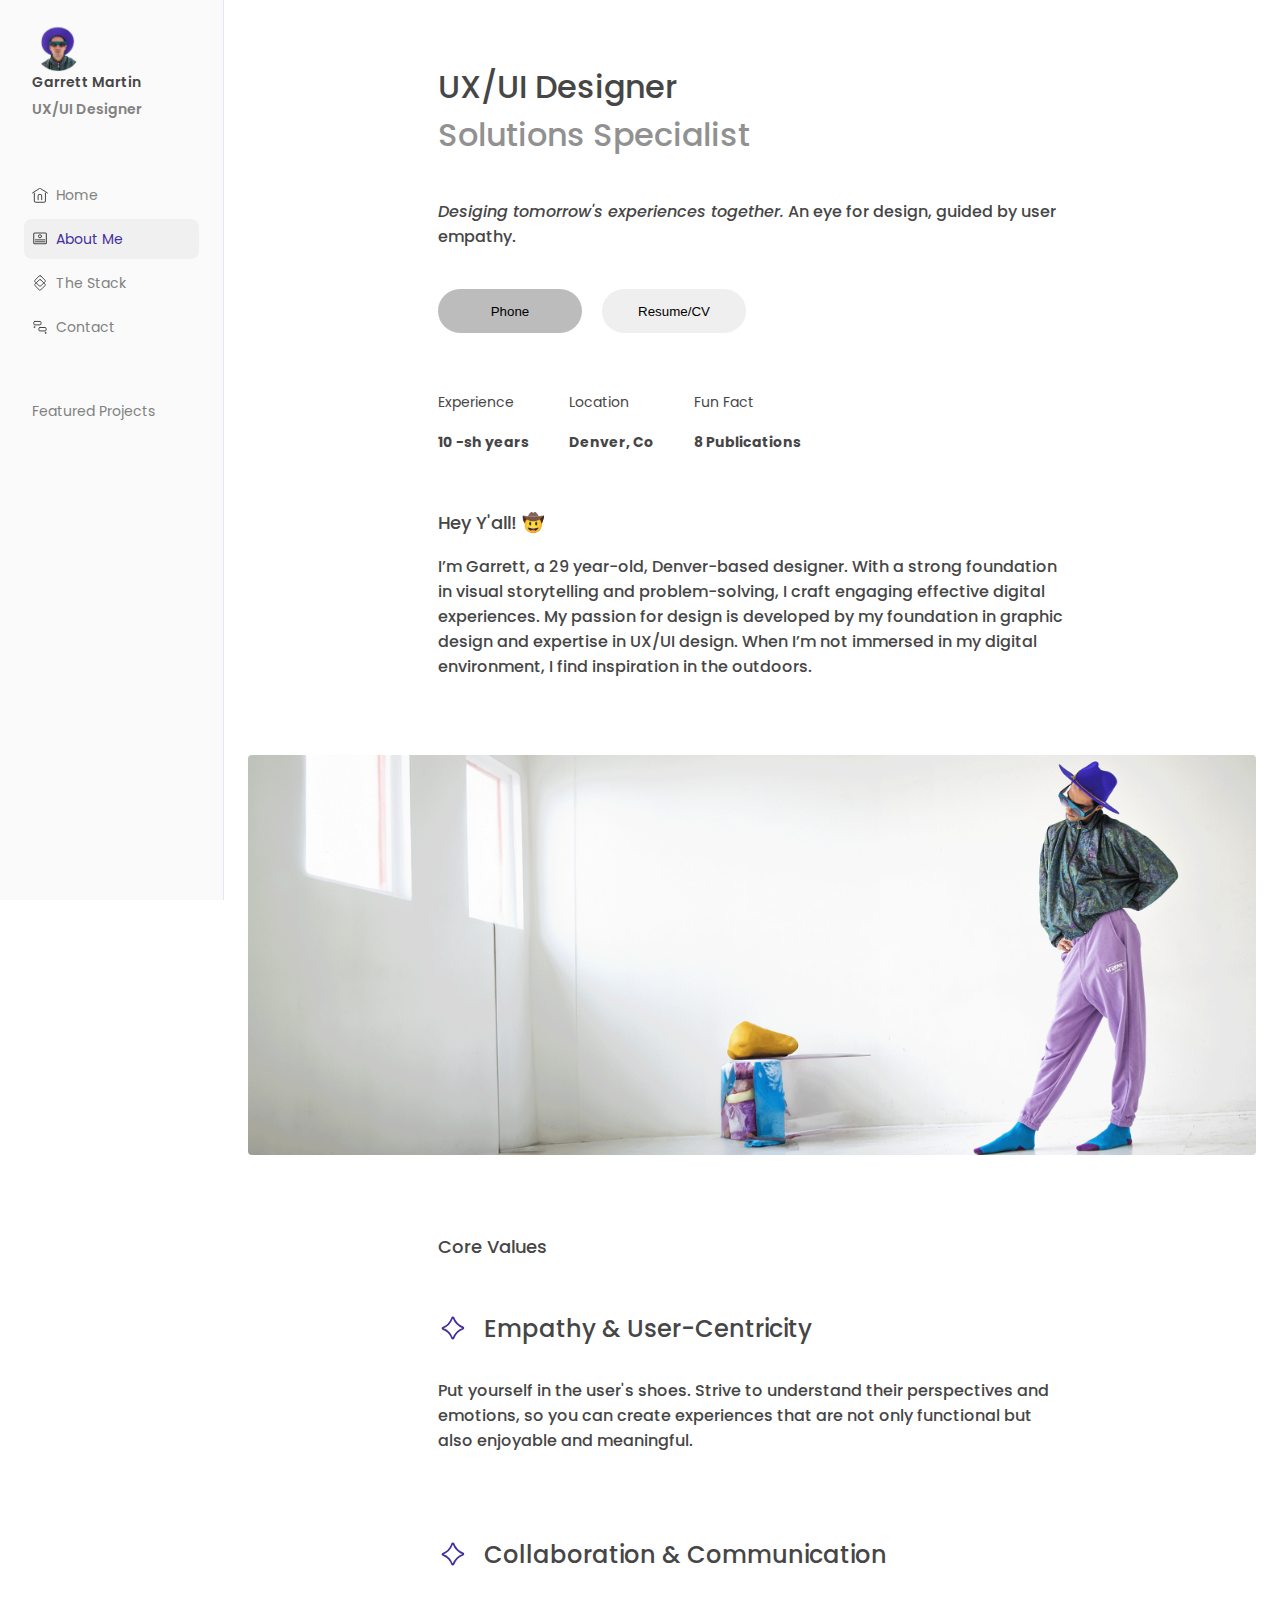
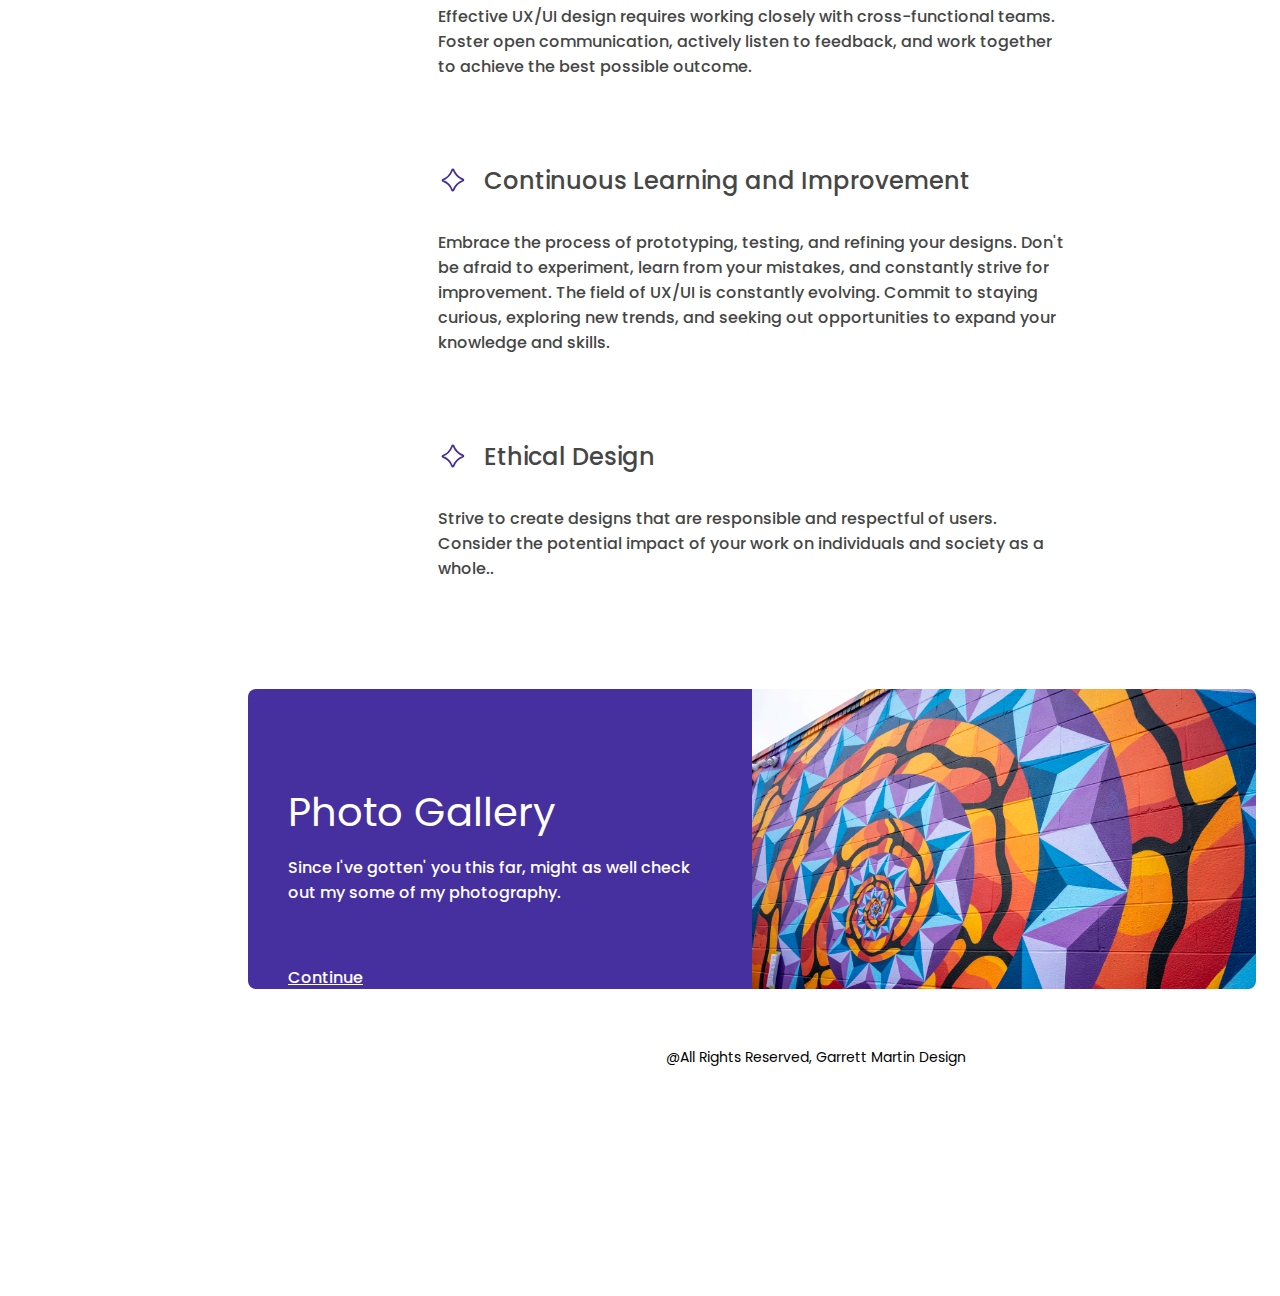
==== about.html @ c3cd4b90 "Before I put together this photo gallery" ====
<!DOCTYPE html>
<html lang="en">
<head>
<meta name="author" content="Garrett Martin">    
<meta charset="UTF-8">
<meta name="viewport" content="width=device-width, initial-scale=1">
<link rel="stylesheet" href="css/stylesheet.css">
<link rel="preconnect" href="https://fonts.googleapis.com">
<link rel="preconnect" href="https://fonts.gstatic.com" crossorigin>
<link href="https://fonts.googleapis.com/css2?family=Montserrat:ital,wght@0,100..900;1,100..900&family=Poppins:ital,wght@0,100;0,200;0,300;0,400;0,500;0,600;0,700;0,800;0,900;1,100;1,200;1,300;1,400;1,500;1,600;1,700;1,800;1,900&display=swap" rel="stylesheet">
<title>Garrett Martin Design | Home</title>
<style>
    
</style>
</head>
<body>
<!--Side Navigation------------------------------------------------------------------->
<div class="flex-container">
    <nav class="sidenav" id="sideNavHome">
        <button id="menuToggle" class="menu-button">Menu</button>

        <div class="logoImg">
            <div class="logo">
                <a href="index.html"><img src="img/headshot/simiportrait.png" alt="GMD Logo" width="52px" max-width="80px"></a>
            </div>
            <div class="navTitle">
                <h3>Garrett Martin</h3>
                <h4>UX/UI Designer</h4>
            </div>
        </div>
        <div class="navLinks">
            <div class="topLinks">
                <a href="index.html"><div><span><img src="img/SVG/SVG/homeIcon.svg"  width="16px" alt="home icon" class="icon"></span><h4>Home</h4></div></a>
                <div id="currentPage"><span><img src="img/SVG/SVG/aboutIcon.svg" width="16px" alt="about icon" class="icon"></span><h4>About Me</h4></div>
                <a href="stack.html"><div><span><img src="img/SVG/SVG/stackIcon.svg" width="16px" alt="stack icon" class="icon"></span><h4>The Stack</h4></div></a>
                <div><span><img src="img/SVG/SVG/contactIcon.svg" width="16px" alt="contact icon" class="icon"></span><h4>Contact</h4></div>
            </div>
        
            <div class="featuredMenu">   
                <button class="navAccordion"><h4>Featured Projects</h4></button>
                <div class="navPanel">
                <ul class="navPanel-contents">
                    <li><a href="/sierrasrace.html">Sierra's Race</a></li> 
                    <li><a href="/usda.html">USDA</a></li>
                    <li><a href="/theSoundRoom.html">The Sound Room</a></li>
                </ul>
                </div>    
            </div>
            
        </div>
        <!-------------Social Media------------------Hidden------------
        <div class="socialMedia">
            <a href="x"><img src="/img/logo/logos/after effects logo.png" alt="image"></a>
            <a href="x"><img src="/img/logo/logos/after effects logo.png" alt="image"></a>
            <a href="x"><img src="/img/logo/logos/after effects logo.png" alt="image"></a>
        </div>
        ------->
        
    </nav>    
<!--Page Content----------------------------------------------------------------->
    <main >
        <section class="header">
            <div class="titleHome">
                <h1>UX/UI Designer <br>
                    <em class="subHeaderColor"> Solutions Specialist</em>
                </h1>
            </div>
             
            <div class="headerDescription">
                <p><em>Desiging tomorrow's experiences together.</em> An eye for design, guided by user empathy.</p>
            </div>     
            <div class="headerButtons">
                <div class="callButton">
                    <a href="tel:+13039092779"><button>
                        <p>Phone</p>
                    </button></a>
                </div>
                <div class="emailButton" >
                    <a href="pdf/Garrett Martin UX:UI Resume .pdf" download><button >
                        <p>Resume/CV</p>
                    </button></a>
                </div>
            </div>    
        </section>
        <section class="micorMe">
            <div id="item1">
                <h4>Experience</h3>
                <h4><b>10 -sh years</b></h4>    
            </div>
            <div id="item2">
                <h4>Location</h3>
                <h4><b>Denver, Co</b></h4>   
            </div>
            <div id="item3">
                <h4>Fun Fact</h3>
                <h4><b>8 Publications</b></h4>   
            </div>
        </section>
        <section class="aboutme">
            <div class="aboutme-header"><h3>Hey Y'all! 🤠</h3></div>
            <div class="aboutme-copy">
                <p>I’m Garrett, a 29 year-old, Denver-based designer. With a strong foundation in visual storytelling and problem-solving, I craft engaging effective digital experiences. My passion for design is developed by my foundation in graphic design and expertise in UX/UI design.  When I’m not immersed in my digital environment, I find inspiration in the outdoors.</p>
            </div>
        </section>   
        <div class="featureProject">
            <img src="img/headshot/sassInARoom.png" alt="feature project" >
        </div>
        <!-- Why Me -----Hidden---------------------------------
        <section class="whyMe">
            <div id="whyMe">
                <div>
                    <h3>Why Me?</h3>
                </div>
                <div>
                    <p>I thrive in a team forward environment and adaptable,</p>
                    <p>Strong interpersonal communication skills. 
                    <p>Eager to learn and grow,</p>
                    <p>User-centric design thinking. </p>
                </div>
            </div>
        </section>
        ------------>
        <section class="values">
            <div id="values" >
                <div id="coreHeader">
                    <h3>Core Values</h3>
                </div>
                <div class="valueTitle">
                    <h4></h4>
                </div>
                <div class="valueRow">
                    <div class="valueNumber">
                        <h2></h2>
                    </div>
                    <div class="valueHeader">
                        <span><img src="img/icons/SVG/starBurstIcon.svg" width="30px" alt="star burst icon"></span><h3>Empathy & User-Centricity</h3>
                    </div>
                    <div class="valueInfo">
                        <p>Put yourself in the user's shoes. Strive to understand their perspectives and emotions, so you can create experiences that are not only functional but also enjoyable and meaningful. </p>
                    </div>
                </div> 
                <div class="valueRow">
                    <div class="valueNumber">
                        <h2></h2>
                    </div>
                    <div class="valueHeader">
                        <span><img src="img/icons/SVG/starBurstIcon.svg" width="30px" alt="star burst icon"></span><h3>Collaboration & Communication</h3>
                    </div>
                    <div class="valueInfo">
                        <p>Effective UX/UI design requires working closely with cross-functional teams. Foster open communication, actively listen to feedback, and work together to achieve the best possible outcome.
                        </p>
                    </div>
                </div>   
                <div class="valueRow">
                    <div class="valueNumber">
                        <h2></h2>
                    </div>
                    <div class="valueHeader">
                        <span><img src="img/icons/SVG/starBurstIcon.svg" width="30px" alt="star burst icon"></span> <h3>Continuous Learning and Improvement</h3>
                    </div>
                    <div class="valueInfo">
                        <p>Embrace the process of prototyping, testing, and refining your designs. Don't be afraid to experiment, learn from your mistakes, and constantly strive for improvement. The field of UX/UI is constantly evolving. Commit to staying curious, exploring new trends, and seeking out opportunities to expand your knowledge and skills.</p>
                    </div>
                </div>   
                <div class="valueRow">
                    <div class="valueNumber">
                        <h2></h2>
                    </div>
                    <div class="valueHeader">
                        <span><img src="img/icons/SVG/starBurstIcon.svg" width="30px" alt="star burst icon"></span><h3>Ethical Design</h3>
                    </div>
                    <div class="valueInfo">
                        <p>Strive to create designs that are responsible and respectful of users. Consider the potential impact of your work on individuals and society as a whole..</p>
                    </div>
                </div> 
            </div>                    
        </section>
        <!--
        <div class="gallery"></div>
        -->
        <div id="aboutConclusion">
            <div class="contact">
                <div id="contactOverlay"><h4>Photo Gallery</h4><p>Since I've gotten' you this far, 
                    might as well check out my some of my photography.</p></div>
                   <a href="x"><p class="continue">Continue</p></a>
            </div>
            
            <div class="photoGallery"><img src="img/photography/background-2.jpg" alt="swirlly background for photography button">
                <div id="photoOverlay"></div>
            </div>
            
        </div>
    </main>

</div>
<footer>
    <div class="footInfo">
        <div><p>@All Rights Reserved, Garrett Martin Design</p></div>
    </div>
</footer>
<!--Script------------------------------------------------------------------------------------>    

<script src="https://code.jquery.com/jquery-3.7.0.min.js"></script>
<script src="js/script.js"></script>


</body>
</html>
---- css/stylesheet.css ----
/*----------------------------------------Main Fonts & Color----------------------------------------------
  Color & Type
    h1= Major
    h2= Poppins Bold
    p1= Poppins reg

    dark purple = #452f9f
    sky blue = #4bbbf2
    just peach = #d9582e
    designer yellow = #f2cf33

    linear-gradient(to top, #452f9f, #d9582e, #f2cf33)

.poppins-thin {
    font-family: "Poppins", sans-serif;
    font-weight: 100;
    font-style: normal;
  }
  
  .poppins-extralight {
    font-family: "Poppins", sans-serif;
    font-weight: 200;
    font-style: normal;
  }
  
  .poppins-light {
    font-family: "Poppins", sans-serif;
    font-weight: 300;
    font-style: normal;
  }
  
  .poppins-regular {
    font-family: "Poppins", sans-serif;
    font-weight: 400;
    font-style: normal;
  }
  
  .poppins-medium {
    font-family: "Poppins", sans-serif;
    font-weight: 500;
    font-style: normal;
  }
  
  .poppins-semibold {
    font-family: "Poppins", sans-serif;
    font-weight: 600;
    font-style: normal;
  }
  
  .poppins-bold {
    font-family: "Poppins", sans-serif;
    font-weight: 700;
    font-style: normal;
  }
  
  .poppins-extrabold {
    font-family: "Poppins", sans-serif;
    font-weight: 800;
    font-style: normal;
  }
  
  .poppins-black {
    font-family: "Poppins", sans-serif;
    font-weight: 900;
    font-style: normal;
  }
  
  .poppins-thin-italic {
    font-family: "Poppins", sans-serif;
    font-weight: 100;
    font-style: italic;
  }
  
  .poppins-extralight-italic {
    font-family: "Poppins", sans-serif;
    font-weight: 200;
    font-style: italic;
  }
  
  .poppins-light-italic {
    font-family: "Poppins", sans-serif;
    font-weight: 300;
    font-style: italic;
  }
  
  .poppins-regular-italic {
    font-family: "Poppins", sans-serif;
    font-weight: 400;
    font-style: italic;
  }
  
  .poppins-medium-italic {
    font-family: "Poppins", sans-serif;
    font-weight: 500;
    font-style: italic;
  }
  
  .poppins-semibold-italic {
    font-family: "Poppins", sans-serif;
    font-weight: 600;
    font-style: italic;
  }
  
  .poppins-bold-italic {
    font-family: "Poppins", sans-serif;
    font-weight: 700;
    font-style: italic;
  }
  
  .poppins-extrabold-italic {
    font-family: "Poppins", sans-serif;
    font-weight: 800;
    font-style: italic;
  }
  
  .poppins-black-italic {
    font-family: "Poppins", sans-serif;
    font-weight: 900;
    font-style: italic;
  }
*/

/*----------------------------------------USDA Fonts & Color--------------
.abril-fatface-regular {
  font-family: "Abril Fatface", serif;
  font-weight: 400;
  font-style: normal;
}

.khula-light {
  font-family: "Khula", sans-serif;
  font-weight: 300;
  font-style: normal;
}

.khula-regular {
  font-family: "Khula", sans-serif;
  font-weight: 400;
  font-style: normal;
}

.khula-semibold {
  font-family: "Khula", sans-serif;
  font-weight: 600;
  font-style: normal;
}

.khula-bold {
  font-family: "Khula", sans-serif;
  font-weight: 700;
  font-style: normal;
}

.khula-extrabold {
  font-family: "Khula", sans-serif;
  font-weight: 800;
  font-style: normal;
}


------------------*/
* {
  box-sizing: border-box;
}


/*----------------------------------------Body----------------------------------------------*/ 
.flex-container {
  display: flex;
  font-family: "Poppins", sans-serif;
  font-weight: 500;
  font-style: normal;
  color: #464646;
  font-size: 1em;
  text-align: left;
}

.icon {
  width: 16px;
  height: auto;
}

.menu-button {
  display: none; 
  background-color: #452f9f; 
  color: white;
  padding: 10px 15px;
  border: none;
  border-radius: 4px;
  cursor: pointer;
  position: fixed; 
  top: 20px; 
  right: 20px;
  z-index: 2; 
}

a {
  text-decoration: none;
}


body {
  font-family: "Poppins";
  padding: 0;
  margin: 0;
}

.titleChange {
    display: inline-block; 
}

h2 {
  font-family: "Poppins", sans-serif;
  font-weight: 700;
  font-style: normal;
  color: white;
  font-size: 2em;
  text-align: left;

}

h3 {
  font-family: "Poppins", sans-serif;
  font-weight: 500;
  font-style: normal;
  color: #464646;
  font-size: 18px;
  text-align: left;
}


h4 {
  font-family: "Poppins", sans-serif;
  font-weight: 400;
  font-style: normal;
  color: #464646;
  font-size: 14px;
  text-align: left;
}


.logoImg {
  width: 100%;
  margin-left: 32px;
  margin-top: 24px;
}

.topLinks, .logoImg {
  padding-bottom: 20px;
  
}

.topLinks span {
  margin-right: 8px;
}


.featuredMenu {
  padding-top: 20px;
}

.logo {
  max-width: 68px;
  height: 40px;
  }

.portrait img{
  width: 80px;
}

.navTitle {
  line-height: 8px;
}
.navTitle h3 {
  font-family: "Poppins", sans-serif;
  font-weight: 600;
  font-style: normal;
  color: #464646;
  font-size: 14px;
  text-align: left;
}
.navTitle h4 {
  font-family: "Poppins", sans-serif;
  font-weight: 600;
  font-style: normal;
  color: #464646;
  font-size: 14px;
  text-align: left;
}

/*--The Stack----------------------------------------------------------*/
#skills-container {
  margin-bottom: 20px;
}

.grid-container  {
  width: 628px;
  height: auto;
  display: grid;
  grid-template-columns: 40% 40%;
  grid-template-rows: 1fr;
  grid-auto-rows: auto;
  margin: 0px auto;
  justify-content: space-between;
  
}

.stack-grid-1 {
  width: 628px;
  height: auto;
  display: grid;
  grid-template-columns: 40% 40%;
  grid-template-rows: 1fr;
  grid-auto-rows: auto;
  margin: 0px auto;
  justify-content: space-between;
  
}

.stack-grid-2 {
  width: 628px;
  height: auto;
  display: grid;
  grid-template-columns: 40% 40%;
  grid-template-rows: 1fr;
  grid-auto-rows: auto;
  margin: 0px auto;
  justify-content: space-between;
  
}

.stack-grid-3 {
  width: 628px;
  height: auto;
  display: grid;
  grid-template-columns: 40% 40%;
  grid-template-rows: 1fr;
  grid-auto-rows: auto;
  margin: 0px auto;
  justify-content: space-between;
  
}


.skillTile, .stackTile {
  display: flex;
  flex-direction: column;
  
}

.grid-container, .stack-grid div {
text-align: left;
}

#skillsHeader, .stackHeader {
  
  width: 628px;
  margin: 0px auto;
  margin-bottom: 40px;

}

.stackHeader h2 {
  color: #464646;
  font-size: 24px;
}

.micorMe {
  width: 628px;
  margin: 0px auto;
  display: flex;
  flex-direction: row;
  gap: 40px;
}

.aboutme {
  width: 628px;
  margin: 20px auto ;

}

.values {
  width: 628px;
  margin: 0px auto;
}

.valueRow h2 {
  color: #464646;
}

#methodologies {
  margin-bottom: 40px;
}

.methos {
  width: 100%;
  background-image: linear-gradient(to bottom, #462f9f, #d9592e);
  padding: 60px 0px 48px 0px;
  border-radius: 16px;
}

.methosRow {
  margin-bottom: 80px;
}

.methosDiv {
  width: 628px;
  margin: 0px auto;
  color: white;
}

.methosHeader {
  margin-top: -8px;
  display: flex;
  align-items: center;
  gap: 16px;
}

.methosHeader img {
  padding-top: 6px;
}

.methosInfo {
  margin-top: -16px;
}

.methosRow h2 {
  color: white;
  font-size: 1em;
  
}

.methosRow h3 {
  color: white;
  font-size: 1.2em;
}

#skillsHeader h3 {
  color: white;
}


.toolItem {
  margin-bottom: 80px;
  padding: 16px 24px 16px 0px;
}

.toolItems img{
  width: 100%;
  
}


.toolHeader {
  margin-top: 24px;
  margin-bottom: -16px;
}

.titleHeader {
  height: 150px;
  width: 100%;
  background-color: white;
  overflow-x: hidden; 
}



.titleHeader h2 {
  color: #452f9f;
}
/*About me -----------------------------*/

.values {
  width: 100%;
  padding: 60px 0px 48px 0px;
  margin: -80px auto 0px auto;
}

#values {
  width: 628px;
  margin: auto;
 
}

.valueHeader {
  display: flex;
  align-items: center;
  gap: 16px;
}

.valueHeader img {
  padding-top: 6px;
}


.valueHeader h3 {
  font-size: 1.5em;
}

.valueInfo {
  margin-top: -8px;
  margin-bottom: 60px;
}


/*Photo gallery ----------------*/

.gallery {
  display: grid;
  grid-template-columns: repeat(auto-fit, minmax(250px, 1fr));
  grid-gap: 20px;
  padding: 20px;
}

.gallery img {
  width: 100%;
  height: auto;
  object-fit: cover; 
  border-radius: 5px;
  box-shadow: 0 2px 5px rgba(0, 0, 0, 0.1);
}

#aboutConclusion {
  width: 100%;
  
  display: grid;
  grid-template-columns: 1fr 1fr;
  margin: 0px auto;
  
  
}

#aboutConclusion div {
  width: 100%;
  height: 300px;
  background-position: center;
}

.photoGallery img {
  height: 100%;
  width: 100%;
  border-radius: 0px 8px 8px 0px;
}

.contact img {
  height: 100%;
  width: 100%;
  
}

#contactOverlay {
  background-color: #462f9f;
  padding: 40px;
  border-radius: 8px 0px 0px 8px;
}

#aboutConclusion h4 {
  color: white;
  font-size: 40px;
  
}

#aboutConclusion p {
  margin-top: -40px;
  color: white;
}

.continue {
  text-decoration: underline;
  padding: 16px 0px 24px 40px;
}
/*----------------------------------------Side Bar----------------------------------------------*/

#currentPage {
  background-color: #f0f0f0;

}

#currentPage h4 {
  color: #452f9f;
}
.navAccordion {
  background-color: transparent;
  cursor: pointer;
  width: 100%;
  text-align: left;
  border: none;
  outline: none;
  transition: 0.4s;
  border-radius: 8px;
  height: 40px;
  padding: 8px;
  display: flex;
  align-items: center;
  }

.topLinks div {
  border-radius: 8px;
  height: 40px;
  padding: 8px;
  display: flex;
  margin: 4px 0px;
  align-items: center;
  }  

  .topLinks img {
    padding-top: 6px;
  }

.topLinks div:hover {
  background-color: #f0f0f0;
  }

.navLinks {
  margin: 24px;
  }



.active, .navAccordion:hover {
  color: #452f9f;
  background-color: #f0f0f0;  
  }
    
    
.navPanel {
  width: 100%;
  display: none;
  overflow: hidden;
  transition: max-height 0.2s ease-out;
  box-shadow: 10px 10px insert;
  border-bottom: 0.3px solid rgba(70, 47, 159, 0.119);
  background-color: #ebebeb;
  }

.navPanel-contents li:hover {
  color: #452f9f;
  background-color: #f0f0f0;  
  }  

.navAccordion:after {
  content: none;
  }
    
.active, .navAccordion:hover {
  color: #452f9f;
  }
    
.navPanel li {
  text-decoration: none;
  list-style: none;
  font-size: 14px;
  border-radius: 8px;
  height: 40px;
  padding: 8px;
  display: flex;
  align-items: center;
  margin-left: -36px;  
  }
    
.navPanel {
  background-color: #fafafa;
  border-bottom: 0.3px solid rgba(70, 47, 159, 0.119);
  box-shadow: #464646; 
  width: 100%;
  }
    
.navPanel a {
  color: #464646;
   
  }

.navPanel-contents a:hover {
  color: #452f9f;
  }


nav {
  background-color: #fafafa;
  height: 100%;
  width: 224px;
  overflow-x: hidden;
  position: fixed;
  top: 0;
  left: 0;
  z-index: 1;
  border-right: solid 1px rgb(69, 47, 159, 0.1);
  
  }



.sidenav h4{
  color: #818181;
  text-align: left;
  }

.topLinks h4:hover{
  color: #452f9f;
  }



.socialMedia {
  width: 100%;
  display: flex;
  padding: 0px 6px;
  justify-content: space-between;
  bottom: 0;
  left: 0;
  }

.socialMedia img {
  width: 60px;
  padding: 16px;
  
  }

.sidenav a:hover {
  color: #452f9f;
}


/*---------Homepage -------------------------------------------------------*/

main {
  flex-grow: 1; 
  height: 100%;
  margin-left: 224px;
  display: flex;
  flex-direction: column; 
  justify-content: center; 
  padding: 24px;
  background-color: white;
}

.header {
  margin: auto;
  margin-top: 18px;
}

.header div {
  margin-bottom: 40px;
}

.header h1 {
  font-family: "Poppins", sans-serif;
  color: #464646;
  font-weight: 500;
  font-style: normal;
  font-size: 32px;
  
}

.subHeaderColor {
  color: #919191;
  font-style: normal;
}

.headerDescription {
  width: 628px;
}

.headerButtons div {
  display: inline;
  margin-right: 16px;
  
}

.hederButtons button {
  display: flex; 
  justify-content: center;
  align-items: center;
  
}

button {
  border-style: none;
  border-radius: 50px;
  width: 144px;
  height: 44px;
}

.callButton button {
  background-color: #bcbcbc;
}

button:hover {
  background-color: #452f9f;
  color: white;
}

.featureProject, .featurePortrait {
  margin-bottom: 80px;
}

.featureProject, .featurePortrait {
  margin-top: 40px;
}

.featureProject {
  width: 100%;
  height: 400px;
  overflow: hidden;
  position: relative;
  border-radius: 4px;
  
}

.featurePortrait {
  width: 100%;
  height: 200px;
  margin: 0 auto;
  height: auto;
}

.featurePortrait img {
  width: 100%;
  object-fit: cover;
}

.featureProject img {
  width: 100%;
  height: 100%;
  object-fit: cover;
  
}

.overLay {
  position: absolute;
  top: 0;
  left: 0;
  width: 100%;
  height: 100%;
  background-color: #46464686;
  
}

.overLay div {
  width: 628px;
  margin: 100px auto;
}

.overLay p {
  color: white;
}

.whyMe {
  width: 628px;
  margin: auto;
}

.services-container, .tesimonial-container {
  width: 628px;
  margin: auto;
}

.services {
  width: 100%;
  display: grid;
  grid-template-columns: repeat(2, 1fr); 
  gap: 8px; 
}


.tile {
  background-color: #f0f0f0; 
  width: 350px;
  height: 200px;
  padding: 16px;
  text-align: left;
  border: 1px solid #ddd;
  border-radius: 4px;
}

.whyMe {
  margin-bottom: 40px;
}

.services-container, .tesimonial-container {
  margin-bottom: 40px;
  position: relative;
  
}


.tile div {
  width: 100%;
  height: auto;
  display: flex;
  
  
}

.tileHeader {
  border-bottom: 0.5px #46464621 solid;
  border-width: 90%;
}

.tileSubheader {
  margin-top: -10px;
}

.tile-info {
  margin-top: -10px;
}

.tile-info p {
  font-size: 14px;
}

/*Footer ------------------------------------*/

footer {
  width: 70%;
  height: 60px;
  float: right;
  margin-top: 20px;
  margin-left: 224px;
  margin-right: 16px;

}

.footInfo {
  width: 100%;
  display: flex;
  justify-content: center;
  padding: 0 24px;
}

.footInfo p {
  font-size: 14px;
}


/*----------------------------------------Media Queries----------------------------------------------*/

/*Tablet*/
@media (max-width: 1023px) {

  main, .headerDescription, .whyMe, .services-container, .tesimonial-container {
    width: 100%; 
    margin-left: 0; 
    margin-top: 40px; /* Apply margin-top to all these elements */
  }

  .icon {
    width: 16px; 
  }

  nav {
    background-color: #fafafa;
    height: 80px;
    width: 100%;
    overflow-x: hidden;
    position: fixed;
    top: 0;
    left: 0;
    z-index: 2;
    border-bottom: solid 1px rgba(69, 47, 159, 0.1);
  }

  .menu-button {
    display: inline;
    background-color: #452f9f; 
    color: white;
    padding: 10px 15px;
    border: none;
    border-radius: 4px;
    cursor: pointer;
    position: fixed; 
    top: 20px; 
    right: 20px;
    z-index: 1; 
  }

  .header {
    width: 100%;
  }

  .header h1 {
    font-size: 24px; 
  }

  .logoImg {
    width: 100%;
    height: 100%;
    margin-left: 16px;
    margin-top: 0;
    display: flex;
    flex-direction: row; 
    align-items: center;  
  }

  .topLinks, .logoImg{
    padding-bottom: 0; 
  }
  
  .topLinks span {
    margin-right: 8px;
  }
    
  .featuredMenu {
    padding-top: 20px;
  }
  
  .logo {
    display: inline-block;
    width: 30%;
    margin-right: 24px;
  }
  
  .portrait img{
    width: 80px;
  }
  
  .navTitle {
    line-height: 4px;
    width: 70%;
    display: inline-block; 
  }

  .navTitle h3, .navTitle h4 {
    font-family: "Poppins", sans-serif;
    font-weight: 600;
    font-style: normal;
    color: #464646;
    font-size: 14px;
    text-align: left;
  } 
  
  .navLinks {
    display: none;
  }

  .skillTile {
    display: flex;
    flex-direction: column;
  }
  
  .skillTile div {
    display: flex;
    text-align: left;
  }
  
  #skillsHeader {
    margin: 0px auto;
    margin-bottom: 40px; 
  }
}
/*Mobile*/
@media (max-width: 767px) { 
  #menuToggle {
    display: block;
  }

  main {
    margin-left: 0;
    margin-top: 40px;
  }

  nav {
    background-color: #fafafa;
    height: 80px;
    width: 100%;
    overflow-x: hidden;
    position: fixed;
    top: 0;
    left: 0;
    z-index: 2;
    border-bottom: solid 1px rgb(69, 47, 159, 0.1);
  }

  .menu-button {
    display: inline;
    background-color: #452f9f;
    color: white;
    padding: 10px 15px;
    border: none;
    border-radius: 4px;
    cursor: pointer;
    position: fixed; 
    top: 20px; 
    right: 20px;
    z-index: 1; 
  }

  #whyMe div {
    width: 100%;
  }

  .logoImg {
    width: 100%;
    height: 100%;
    margin-left: 16px;
    margin-top: 0;
    display: flex;
    flex-direction: row; 
    align-items: center;

    
  }
  .topLinks, .logoImg{
    padding-bottom: 0;
    
  }

  .topLinks span {
    margin-right: 8px;
  }


  .featuredMenu {
    padding-top: 20px;
  }

  .logo {
    display: inline-block;
    width: 30%;
    margin-right: 24px;
  }

  .portrait img{
    width: 80px;
  }

  .navTitle {
    line-height: 4px;
    width: 70%;
    display: inline-block;
    
  }
  .navTitle h3 {
    font-family: "Poppins", sans-serif;
    font-weight: 600;
    font-style: normal;
    color: #464646;
    font-size: 14px;
    text-align: left;
  }
  .navTitle h4 {
    font-family: "Poppins", sans-serif;
    font-weight: 600;
    font-style: normal;
    color: #464646;
    font-size: 14px;
    text-align: left;
  }

  .headerButtons {
    width: 100%;
    display: flex;
    justify-content: space-between;
  }
  
  .navLinks {
    display: none;
  }

  .headerDescription, .whyMe, .services-container, .tesimonial-container {
      width: 100%; 
  }
  
  .header h1 {
      font-size: 28px; 
  }
  main {
    width: 100%;
    margin-left: 0; 
    margin-top: 40px;
  }

  .icon {
    width: 16px;
  }

  nav {
    background-color: #fafafa;
    height: 80px;
    width: 100%;
    overflow-x: hidden;
    position: fixed;
    top: 0;
    left: 0;
    z-index: 2;
    border-bottom: solid 1px rgb(69, 47, 159, 0.1);
  }
  .menu-button {
    display: inline;
    background-color: #452f9f; 
    color: white;
    padding: 10px 15px;
    border: none;
    border-radius: 4px;
    cursor: pointer;
    position: fixed; 
    top: 20px; 
    right: 20px;
    z-index: 1; 
  }

  .header  {
    width: 100%;
  }

  .header h1 {
      font-size: 24px; 
  }

  .services {
      grid-template-columns: 1fr; 
  }

  .tile {
      width: 100%; 
  }

  .headerButtons {
    width: 100%;
  }

  .headerButtons button {
    justify-content: center;
    align-items: center;
  }

  button {
    border-style: none;
    border-radius: 50px;
    width: 144px;
    height: 44px;
  }

  .callButton button {
    background-color: #bcbcbc;
  }

  button:hover {
    background-color: #452f9f;
    color: white;
  }
  .grid-container {
    width: 80%;
    margin: 0px auto;
    display: grid;
    grid-template-rows: 1fr;
    grid-template-columns: 100%;

  }
  
  .stack-grid-1 {
    width: 100%;
    height: auto;
    display: grid;
    grid-template-columns: 40% 40%;
    grid-template-rows: 1fr;
    margin: 0px auto;
    justify-content: space-between;
    
  }
  
  .stack-grid-2 {
    width: 100%;
    height: auto;
    display: grid;
    grid-template-columns: 40% 40%;
    grid-template-rows: 1fr;
    grid-auto-rows: auto;
    margin: 0px auto;
    justify-content: space-between;
    
  }
  
  .stack-grid-3 {
    width: 100%;
    height: auto;
    display: grid;
    grid-template-columns: 40% 40%;
    grid-template-rows: 1fr;
    grid-auto-rows: auto;
    margin: 0px auto;
    justify-content: space-between;
    
  }

  .skillTile {
    display: flex;
    flex-direction: column;
    margin-left: -28px;
  }
  
  #skillsHeader {
    margin: 0px auto;
    margin-bottom: 40px;
  
  }
  #menuToggle {
    display: block;
  }

  #whyMe div {
    width: 100%;
  }

  .header h1 {
    font-size: 28px; 
  }

  .services {
    grid-template-columns: 1fr; 
  }

  .tile {
    width: 100%; 
  }

  .headerButtons {
    width: 100%;
    display: flex;
    justify-content: space-between;
  }

  button {
    border-style: none;
    border-radius: 50px;
    width: 144px;
    height: 44px;
  }

  .callButton button {
    background-color: #bcbcbc;
  }

  button:hover {
    background-color: #452f9f;
    color: white;
  }

  .grid-container {
    width: 80%;
    margin: 0px auto;
    display: grid;
    grid-template-rows: 1fr;
    grid-template-columns: 100%;
  }
  
  .stack-grid-1, .stack-grid-2, .stack-grid-3 {
    width: 100%;
    height: auto;
    display: grid;
    grid-template-columns: 40% 40%;
    grid-template-rows: 1fr;
    margin: 0px auto;
    justify-content: space-between;
  }

  .stack-grid-2, .stack-grid-3 {
    grid-auto-rows: auto; 
  }

  .skillTile {
    margin-left: -28px;
  } 
}
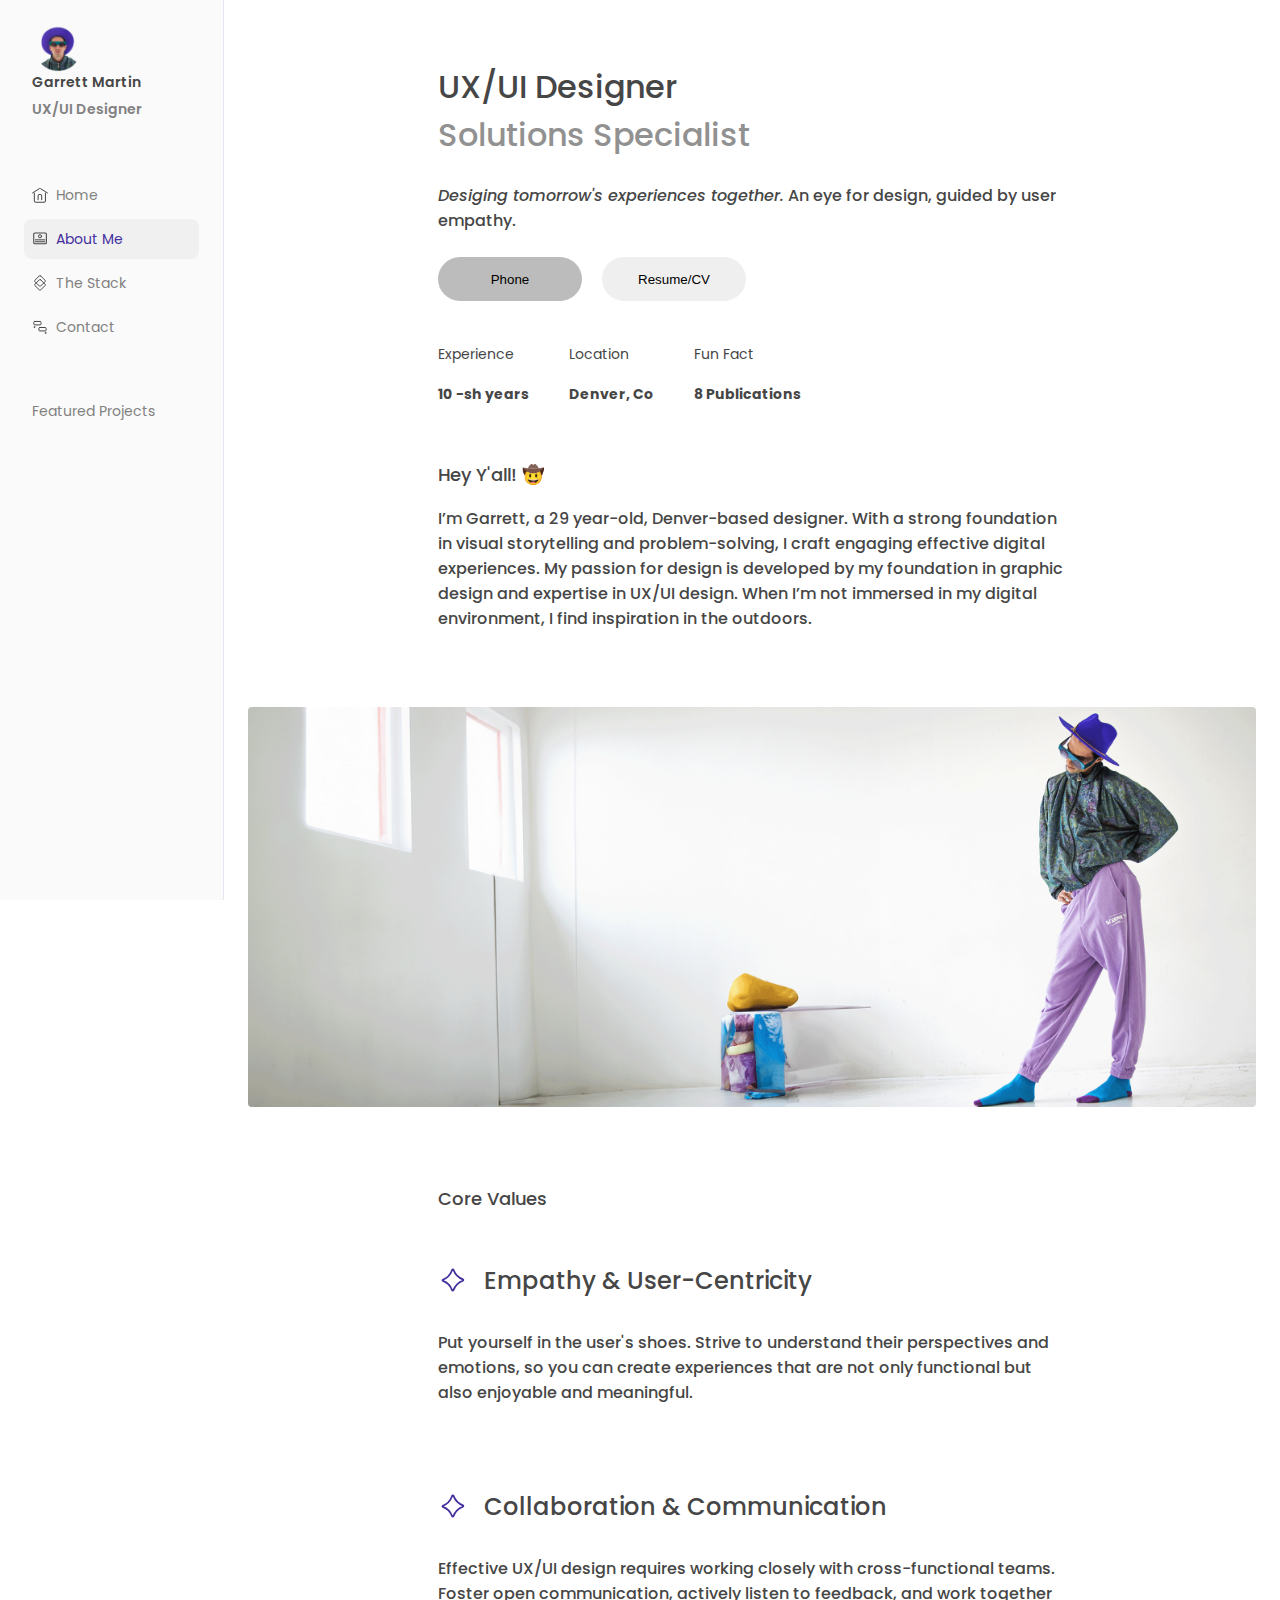
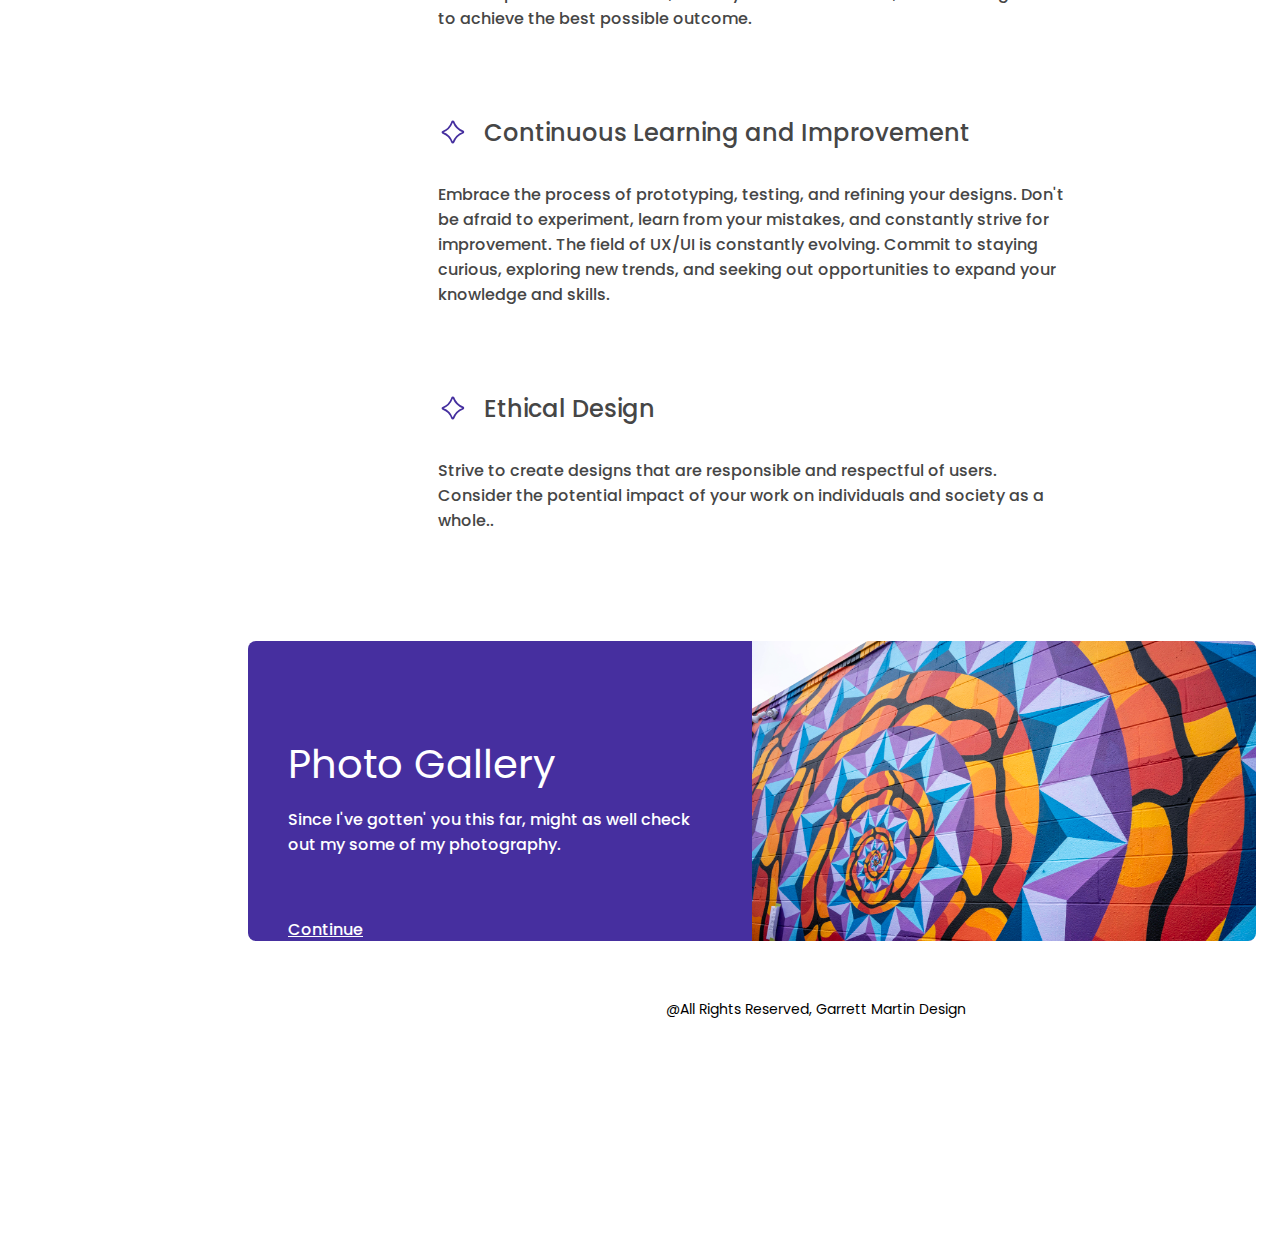
==== commit 4762cd25: "contact page added" ====
--- a/about.html
+++ b/about.html
@@ -33,7 +33,7 @@
                 <a href="index.html"><div><span><img src="img/SVG/SVG/homeIcon.svg"  width="16px" alt="home icon" class="icon"></span><h4>Home</h4></div></a>
                 <div id="currentPage"><span><img src="img/SVG/SVG/aboutIcon.svg" width="16px" alt="about icon" class="icon"></span><h4>About Me</h4></div>
                 <a href="stack.html"><div><span><img src="img/SVG/SVG/stackIcon.svg" width="16px" alt="stack icon" class="icon"></span><h4>The Stack</h4></div></a>
-                <div><span><img src="img/SVG/SVG/contactIcon.svg" width="16px" alt="contact icon" class="icon"></span><h4>Contact</h4></div>
+                <a href="contact.html"><div><span><img src="img/SVG/SVG/contactIcon.svg" width="16px" alt="contact icon" class="icon"></span><h4>Contact</h4></div></a>
             </div>
         
             <div class="featuredMenu">   
--- a/css/stylesheet.css
+++ b/css/stylesheet.css
@@ -502,6 +502,64 @@
   margin-bottom: 60px;
 }
 
+/*Contact---------------------------------------*/
+
+.contactForm {
+  width: 628px;
+  height: 460px;
+  margin: 0px auto;
+  border-radius: 8px;
+  display: flex;
+  flex-direction: column;
+  grid-template-columns: 1fr;
+
+}
+
+.formTop {
+  width: 100%;
+  display: flex;
+  align-items: center;
+  gap: 16px;
+  margin-bottom: 24px;
+}
+
+#name, #email {
+  width: 100%;
+}
+
+#message {
+  height: 100px;
+}
+
+label { 
+  display: block; margin-bottom: 5px; }
+
+input[type="text"], input[type="email"], textarea {
+  width: 100%;
+  padding: 10px;
+  margin-bottom: 15px;
+  border: .5px solid #4646464d;
+  box-sizing: border-box;
+  border-radius: 8px;
+  }
+
+input[type="submit"] {
+  width: 25%;
+  background-color: none;
+  color: #464646;
+  padding: 12px 20px;
+  border: .5px solid #464646;
+  border-radius: 8px;
+  cursor: pointer;
+  }
+
+input[type="submit"]:hover {
+  background-color: #462f9f;
+  color: white;
+  padding: 12px 20px;
+  border: none;
+  cursor: pointer;
+  }
 
 /*Photo gallery ----------------*/
 
@@ -702,18 +760,14 @@
 
 
 .socialMedia {
-  width: 100%;
+  width: 628px;
+  margin: 40px auto;
   display: flex;
-  padding: 0px 6px;
-  justify-content: space-between;
-  bottom: 0;
-  left: 0;
+  gap: 80px;
   }
 
 .socialMedia img {
-  width: 60px;
-  padding: 16px;
-  
+  width: 32px;
   }
 
 .sidenav a:hover {
@@ -740,7 +794,7 @@
 }
 
 .header div {
-  margin-bottom: 40px;
+  margin-bottom: 24px;
 }
 
 .header h1 {
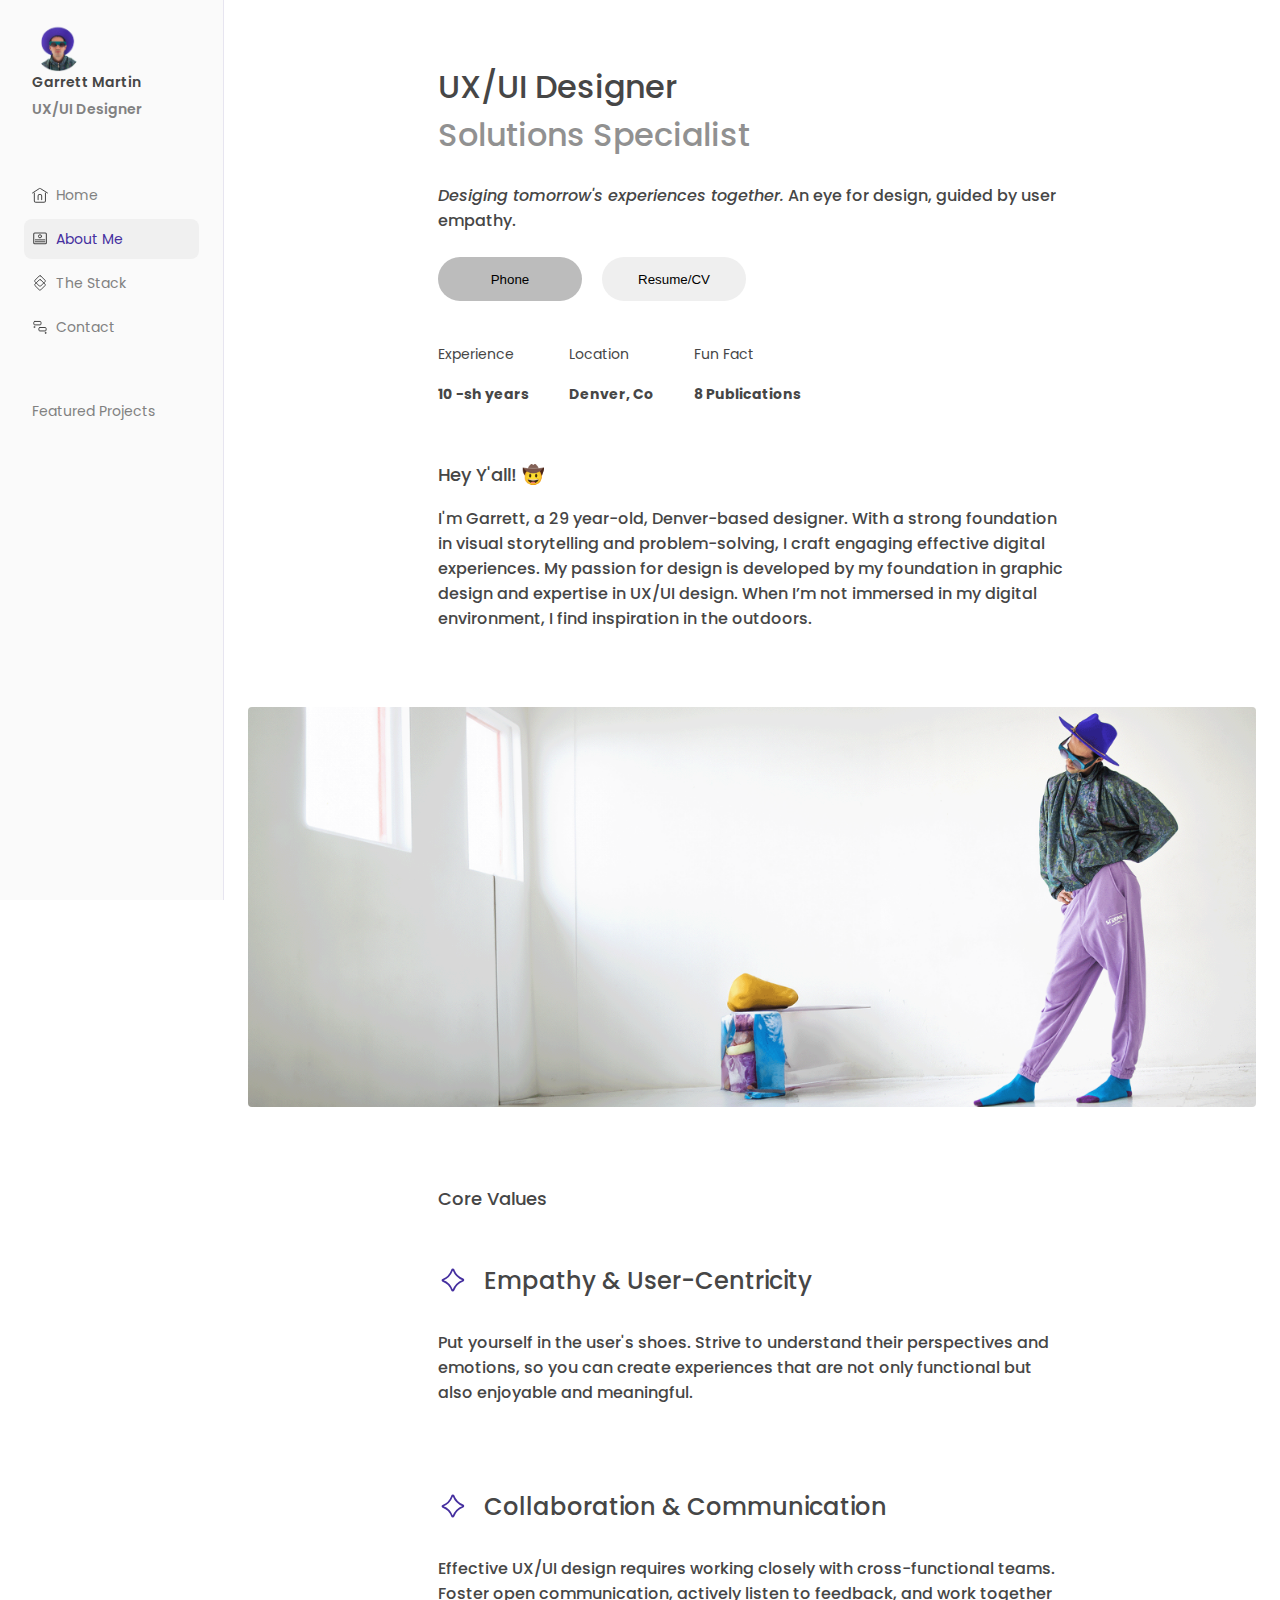
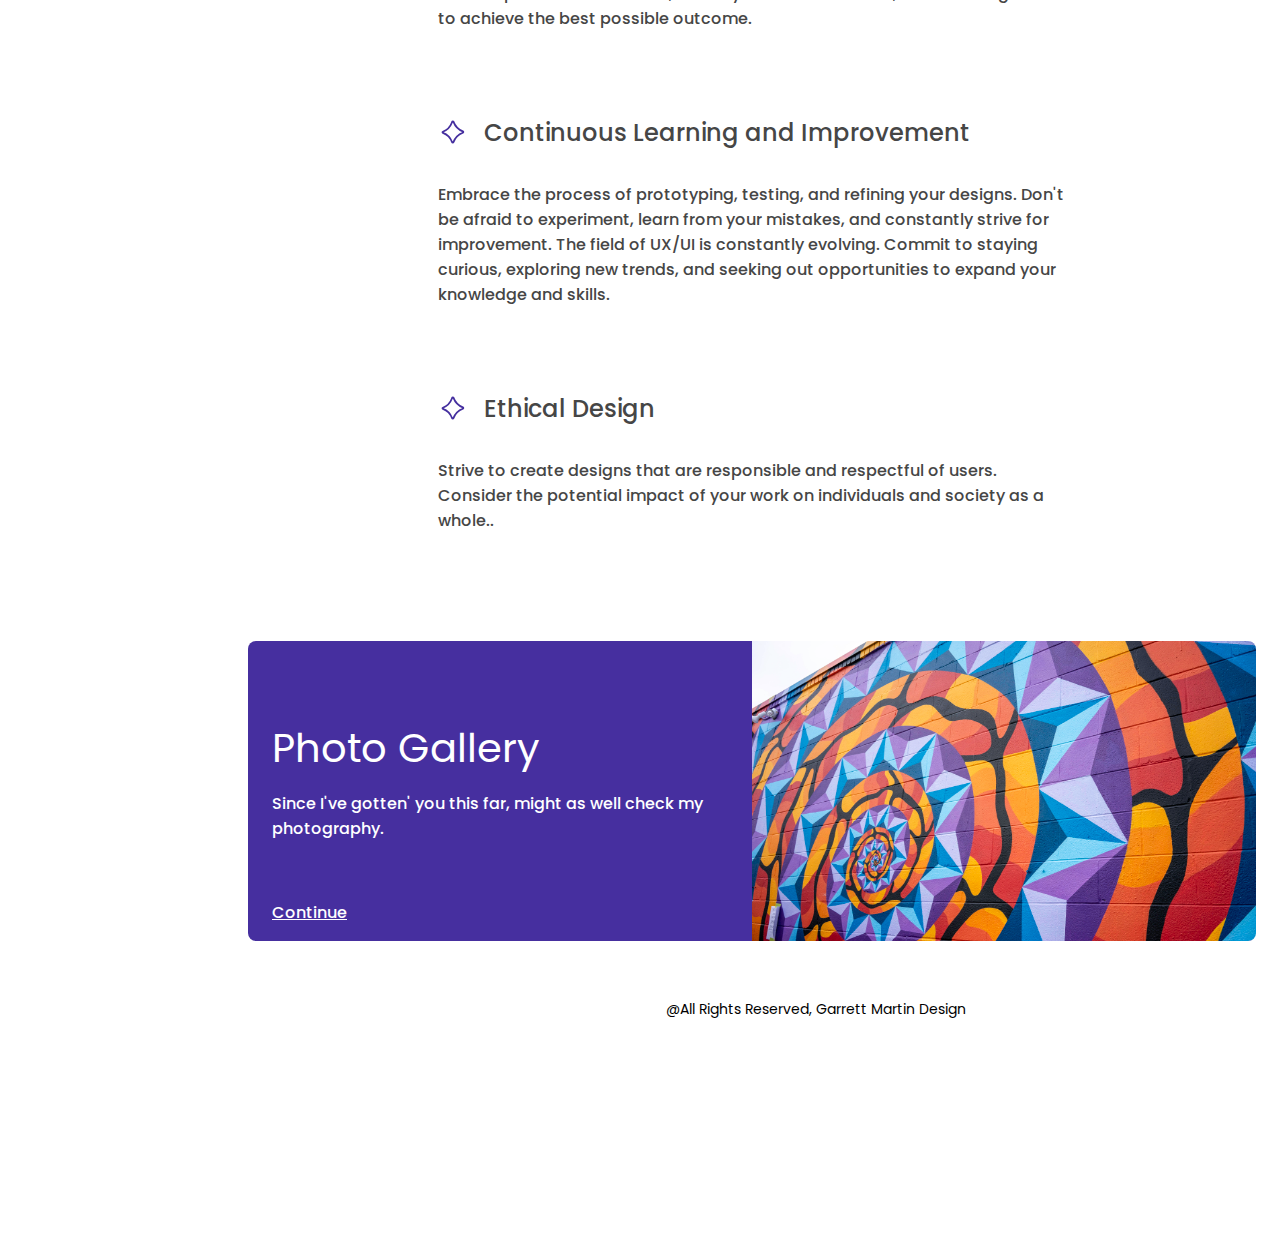
==== commit 81352682: "Attempted a feature section. has not gone well." ====
--- a/about.html
+++ b/about.html
@@ -8,6 +8,7 @@
 <link rel="preconnect" href="https://fonts.googleapis.com">
 <link rel="preconnect" href="https://fonts.gstatic.com" crossorigin>
 <link href="https://fonts.googleapis.com/css2?family=Montserrat:ital,wght@0,100..900;1,100..900&family=Poppins:ital,wght@0,100;0,200;0,300;0,400;0,500;0,600;0,700;0,800;0,900;1,100;1,200;1,300;1,400;1,500;1,600;1,700;1,800;1,900&display=swap" rel="stylesheet">
+<link rel="icon" href="img/logo/gmLogoPurple_circle@2x.png" type="image/x-icon">  
 <title>Garrett Martin Design | Home</title>
 <style>
     
@@ -99,7 +100,7 @@
         <section class="aboutme">
             <div class="aboutme-header"><h3>Hey Y'all! 🤠</h3></div>
             <div class="aboutme-copy">
-                <p>I’m Garrett, a 29 year-old, Denver-based designer. With a strong foundation in visual storytelling and problem-solving, I craft engaging effective digital experiences. My passion for design is developed by my foundation in graphic design and expertise in UX/UI design.  When I’m not immersed in my digital environment, I find inspiration in the outdoors.</p>
+                <p>I'm Garrett, a 29 year-old, Denver-based designer. With a strong foundation in visual storytelling and problem-solving, I craft engaging effective digital experiences. My passion for design is developed by my foundation in graphic design and expertise in UX/UI design.  When I’m not immersed in my digital environment, I find inspiration in the outdoors.</p>
             </div>
         </section>   
         <div class="featureProject">
@@ -181,17 +182,17 @@
         <div id="aboutConclusion">
             <div class="contact">
                 <div id="contactOverlay"><h4>Photo Gallery</h4><p>Since I've gotten' you this far, 
-                    might as well check out my some of my photography.</p></div>
-                   <a href="x"><p class="continue">Continue</p></a>
+                    might as well check my photography.</p>
+                </div>
+                <div><a href="x"><p class="continue">Continue</p></a>
+                </div>
             </div>
             
             <div class="photoGallery"><img src="img/photography/background-2.jpg" alt="swirlly background for photography button">
                 <div id="photoOverlay"></div>
             </div>
-            
         </div>
     </main>
-
 </div>
 <footer>
     <div class="footInfo">
--- a/css/stylesheet.css
+++ b/css/stylesheet.css
@@ -288,6 +288,13 @@
   text-align: left;
 }
 
+.whyMeIcons div {
+  display: flex;
+  align-items: center;
+  gap: 16px;
+}
+
+
 /*--The Stack----------------------------------------------------------*/
 #skills-container {
   margin-bottom: 20px;
@@ -572,7 +579,6 @@
 
 .gallery img {
   width: 100%;
-  height: auto;
   object-fit: cover; 
   border-radius: 5px;
   box-shadow: 0 2px 5px rgba(0, 0, 0, 0.1);
@@ -580,11 +586,11 @@
 
 #aboutConclusion {
   width: 100%;
-  
   display: grid;
   grid-template-columns: 1fr 1fr;
+  grid-template-rows: 1fr;
   margin: 0px auto;
-  
+  position: relative;
   
 }
 
@@ -600,21 +606,15 @@
   border-radius: 0px 8px 8px 0px;
 }
 
-.contact img {
-  height: 100%;
-  width: 100%;
-  
-}
-
 #contactOverlay {
   background-color: #462f9f;
-  padding: 40px;
+  padding: 24px;
   border-radius: 8px 0px 0px 8px;
 }
 
 #aboutConclusion h4 {
   color: white;
-  font-size: 40px;
+  font-size: 2.5em;
   
 }
 
@@ -624,8 +624,11 @@
 }
 
 .continue {
+  position: absolute;
+  bottom: 0;
+  left: 24px;
   text-decoration: underline;
-  padding: 16px 0px 24px 40px;
+
 }
 /*----------------------------------------Side Bar----------------------------------------------*/
 
@@ -906,7 +909,7 @@
 
 .services-container, .tesimonial-container {
   width: 628px;
-  margin: auto;
+  margin: 0px auto;
 }
 
 .services {
@@ -931,12 +934,15 @@
   margin-bottom: 40px;
 }
 
-.services-container, .tesimonial-container {
+.services-container {
   margin-bottom: 40px;
   position: relative;
   
 }
-
+.tesimonial-container {
+  margin-bottom: 40px;
+  position: relative;
+}
 
 .tile div {
   width: 100%;
@@ -961,6 +967,26 @@
 
 .tile-info p {
   font-size: 14px;
+}
+
+.myWork {
+  width: 100%;
+  height: 400px;
+  position: relative;
+}
+.myWork img {
+  width: 100%;
+}
+
+#myWork-overlay {
+  width: 100%;
+  height: 99%;
+  background-color: #46464671;
+  top: 0;
+  left: 0;
+  border-radius: 8px;
+  color: white;
+  padding: 40px;
 }
 
 /*Footer ------------------------------------*/
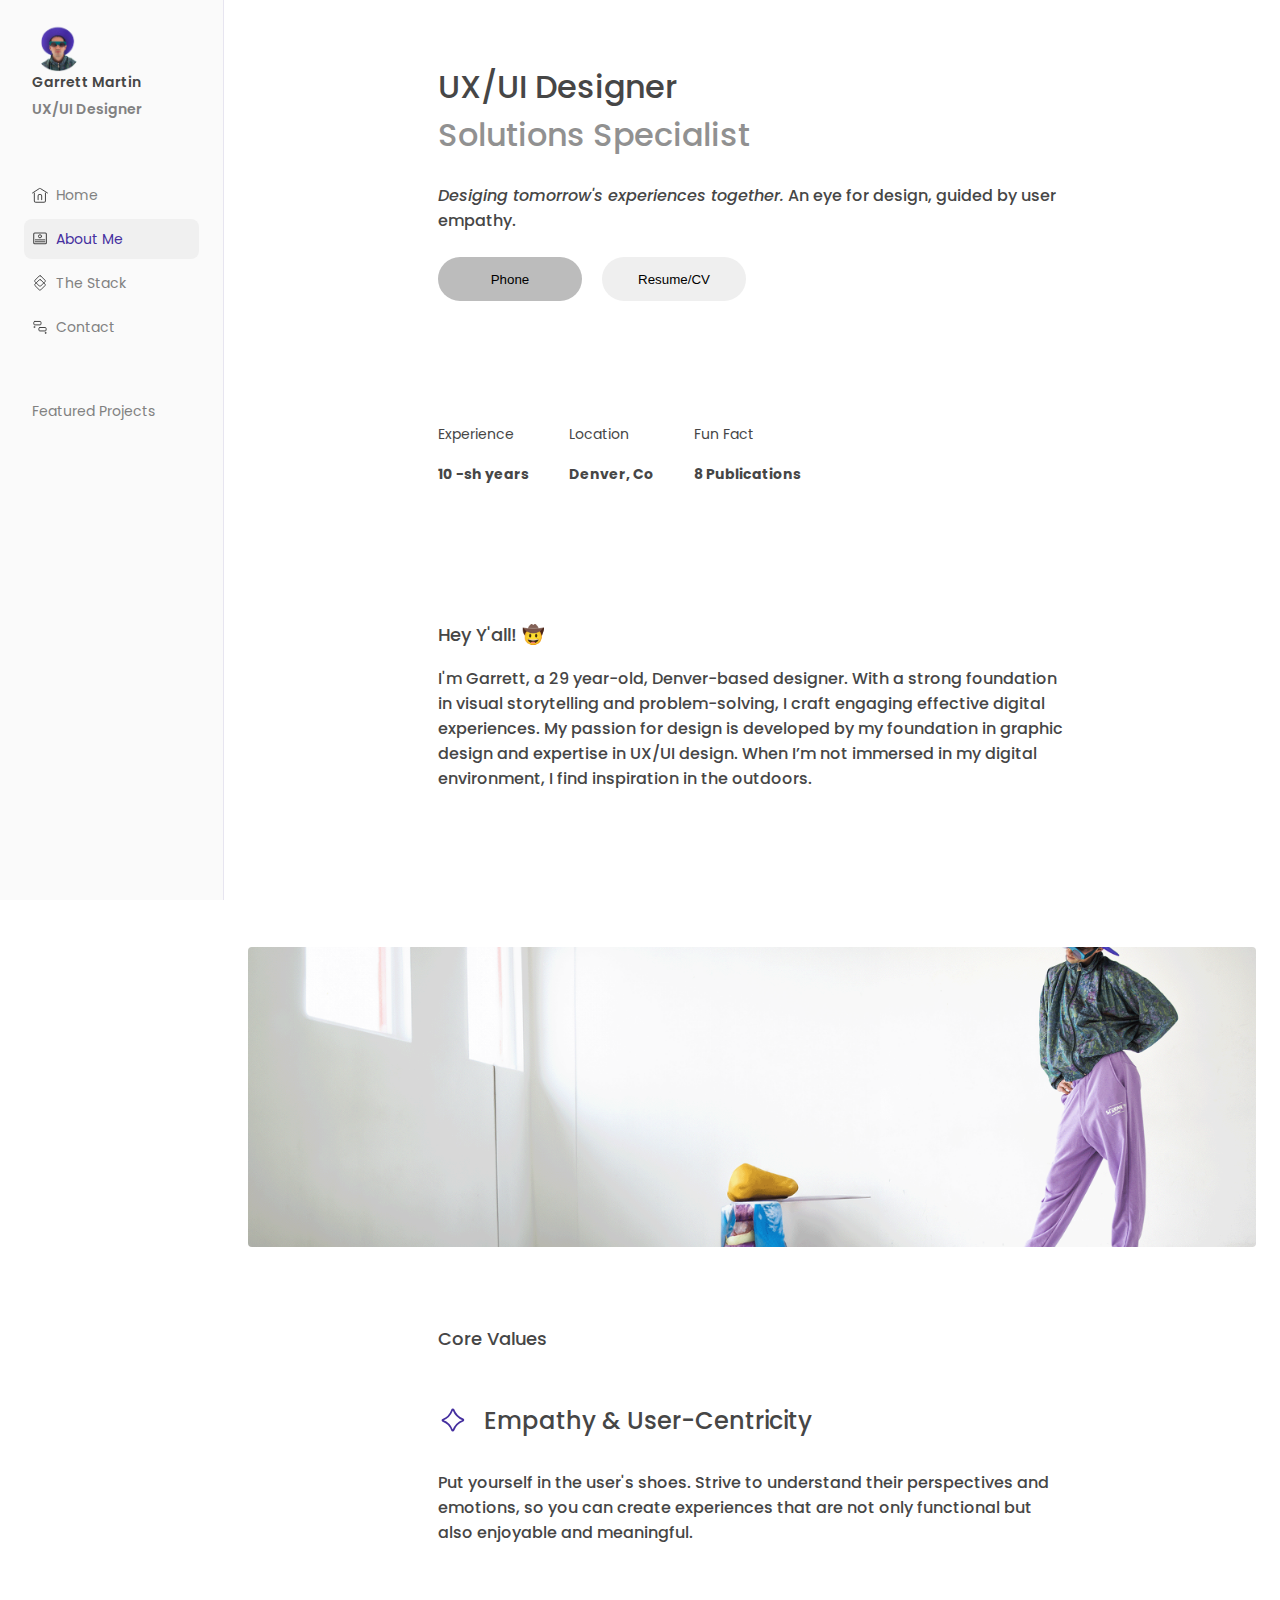
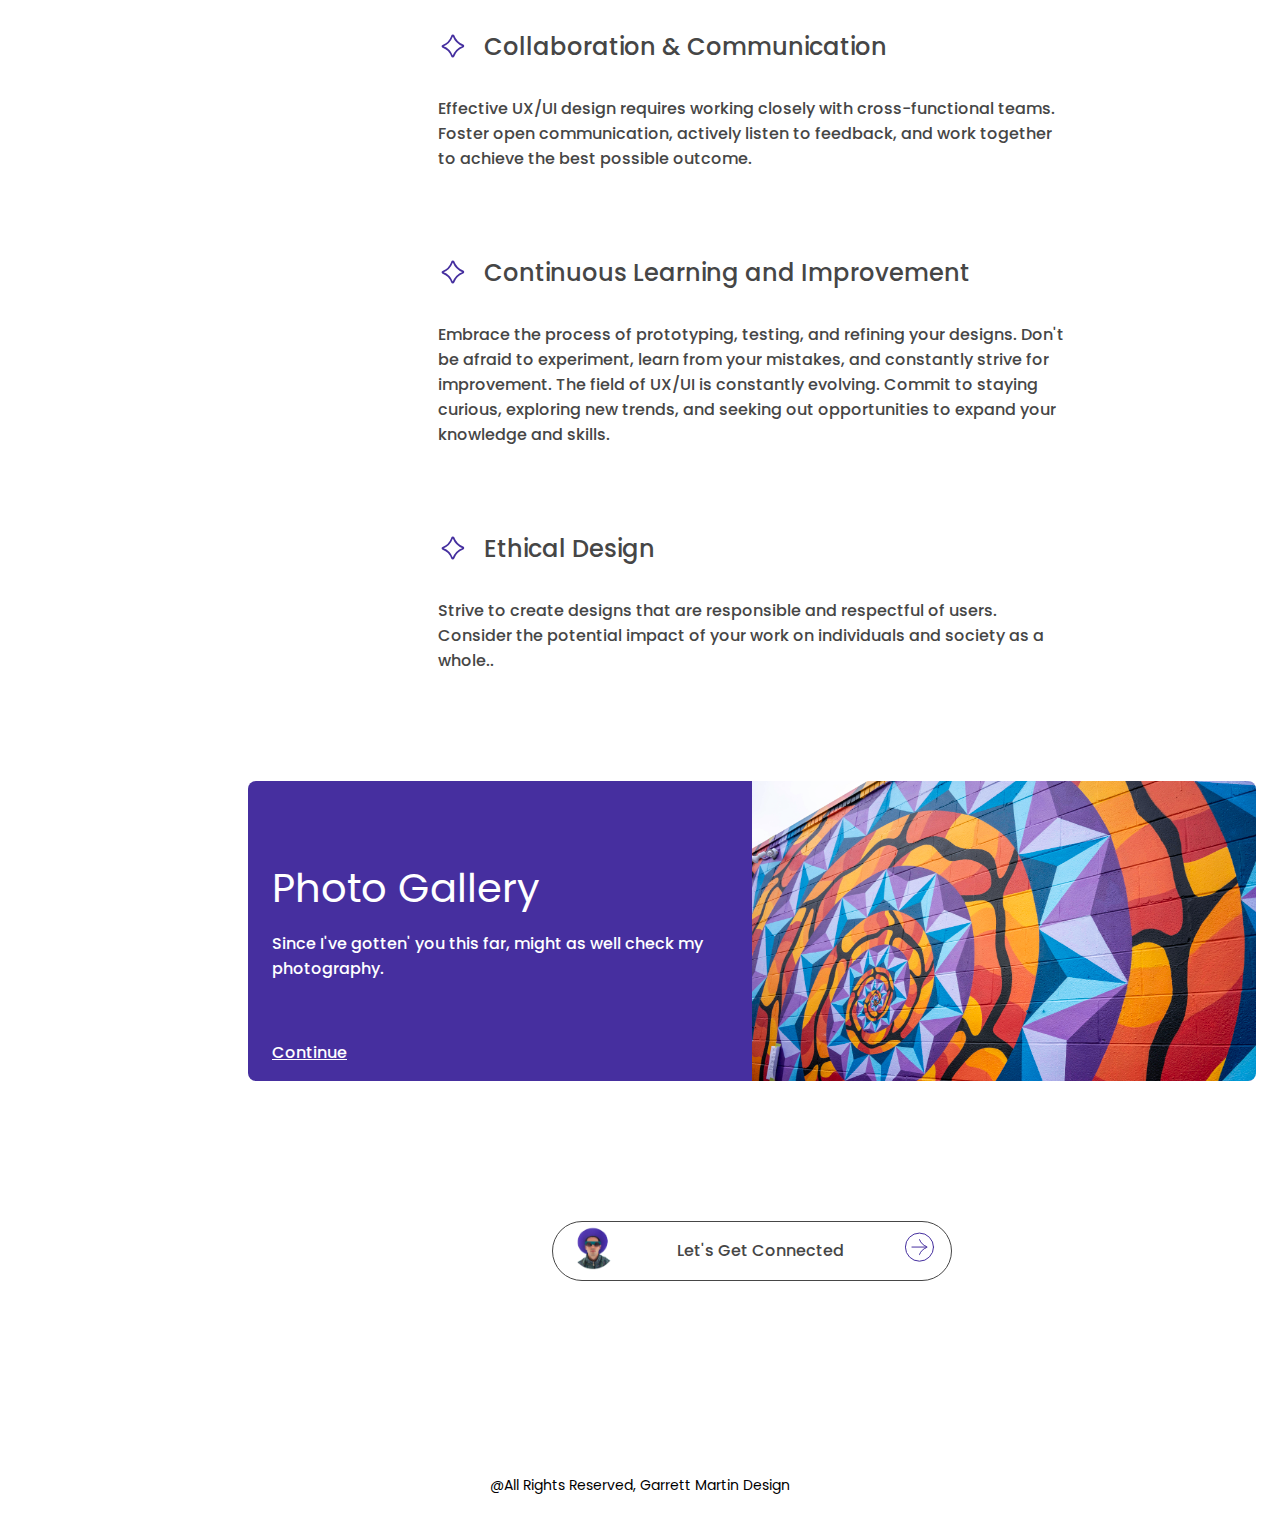
==== commit dabf7056: "Recent saves to push" ====
--- a/about.html
+++ b/about.html
@@ -192,6 +192,14 @@
                 <div id="photoOverlay"></div>
             </div>
         </div>
+        <section id="cta">
+            <div class="ctaBottom">
+                <div class="ctaImg"><img src="img/headshot/simiportrait.png" alt="about me" width="48px"></div>
+                <div class="ctaMessage"><p>Let's Get Connected</p></div>
+                <div class="ctaArrow"><img src="img/icons/SVG/arrowIcon.svg" alt="arrow" width="32px"></div>
+            </div>
+
+        </section>
     </main>
 </div>
 <footer>
--- a/css/stylesheet.css
+++ b/css/stylesheet.css
@@ -177,6 +177,11 @@
 
 .icon {
   width: 16px;
+  height: auto;
+}
+
+.serviceIcon {
+  width: 32px;
   height: auto;
 }
 
@@ -294,6 +299,10 @@
   gap: 16px;
 }
 
+.whyMeIcons img {
+  padding-top: 4px;
+}
+
 
 /*--The Stack----------------------------------------------------------*/
 #skills-container {
@@ -428,7 +437,8 @@
 }
 
 .methosInfo {
-  margin-top: -16px;
+  margin-top: -24px;
+  padding-left: 46px; /*Unsure*/
 }
 
 .methosRow h2 {
@@ -443,8 +453,12 @@
 }
 
 #skillsHeader h3 {
+  color: #464646;
+}
+#processHeader h3 {
   color: white;
 }
+
 
 
 .toolItem {
@@ -508,6 +522,31 @@
   margin-top: -8px;
   margin-bottom: 60px;
 }
+
+#cta {
+  margin: 60px 0px;
+}
+.ctaBottom {
+  margin: 0px auto;
+  width: 400px;
+  height: 60px;
+  display: flex;
+  justify-content: space-between;
+  align-items: center;
+  border: 1px #464646 solid;
+  padding: 16px;
+  border-radius: 50px;
+}
+
+.ctaBottom {
+  text-decoration: none;
+  color: #464646;
+}
+
+.ctaBottom:hover {
+  box-shadow: 2px 2px 60px #462f9f18;
+}
+
 
 /*Contact---------------------------------------*/
 
@@ -591,7 +630,7 @@
   grid-template-rows: 1fr;
   margin: 0px auto;
   position: relative;
-  
+  margin-bottom: 80px;
 }
 
 #aboutConclusion div {
@@ -857,12 +896,48 @@
 
 .featureProject {
   width: 100%;
-  height: 400px;
+  height: 300px;
   overflow: hidden;
   position: relative;
   border-radius: 4px;
   
 }
+ .featureProject div {
+  width: 80%;
+  height: 100%;
+  color: #ffffff;
+  position: absolute;
+  opacity: 0;
+  top: 0;
+  left: 0;
+  background-color: rgba(255, 255, 255, 0.528);
+  padding-left: 20%;
+  padding-top: 2%;
+  padding-right: 5%;
+ }
+
+ .featuredHeader {
+  width: 628px;
+  margin: 0px auto;
+ }
+
+ .featureType h2 {
+  color: white;
+ }
+
+ .featureProject div:hover {
+  width: 100%;
+  height: 100%;
+  color: white;
+  position: absolute;
+  opacity: 1;
+  top: 0;
+  left: 0;
+  transition-duration: .3s;
+  background-color: #462f9fe1;
+ }
+
+
 
 .featurePortrait {
   width: 100%;
@@ -881,6 +956,11 @@
   height: 100%;
   object-fit: cover;
   
+}
+
+.sierrasrace, .soundroom {
+  margin-bottom: 40px;
+  margin-top: 0px;
 }
 
 .overLay {
@@ -989,29 +1069,69 @@
   padding: 40px;
 }
 
-/*Footer ------------------------------------*/
+/*Case Studies-------------------------------------*/
+.breadcrumb-menu {
+  position: fixed; /* Fix the menu to the top */
+  top: 0px;
+  left: 300;
+  width: 80%;
+  background-color: white; /* Example background color */
+  border-bottom: .2px #4646462e solid;
+  padding: 12px 0px 0px 0px;
+  overflow-x: auto; 
+  z-index: 1;
+}
+
+.breadcrumb-menu ul {
+  justify-content: space-between;
+  list-style: none;
+  padding-right: 16px;
+  display: flex; 
+}
+
+.breadcrumb-menu li {
+  margin-right: 24px;
+  background-color: white;
+  padding: 6px 24px;
+  border-radius: 50px; 
+  border: 1px #46464651 solid;
+  font-size: .7em;
+}
+
+.breadcrumb-menu li:last-child {
+  margin-right: 0; 
+}
+
+.breadcrumb-menu a {
+  text-decoration: none;
+  color: #464646; 
+}
+
+.caseHeader {
+  margin-top: 80px;
+}
+----------------------*/
 
 footer {
-  width: 70%;
+  width: 628px;
   height: 60px;
-  float: right;
-  margin-top: 20px;
-  margin-left: 224px;
-  margin-right: 16px;
-
+  
 }
 
 .footInfo {
   width: 100%;
   display: flex;
   justify-content: center;
-  padding: 0 24px;
+  padding: 16px 24px;
 }
 
 .footInfo p {
   font-size: 14px;
 }
 
+section {
+  padding-bottom: 80px;
+}
 
 /*----------------------------------------Media Queries----------------------------------------------*/
 
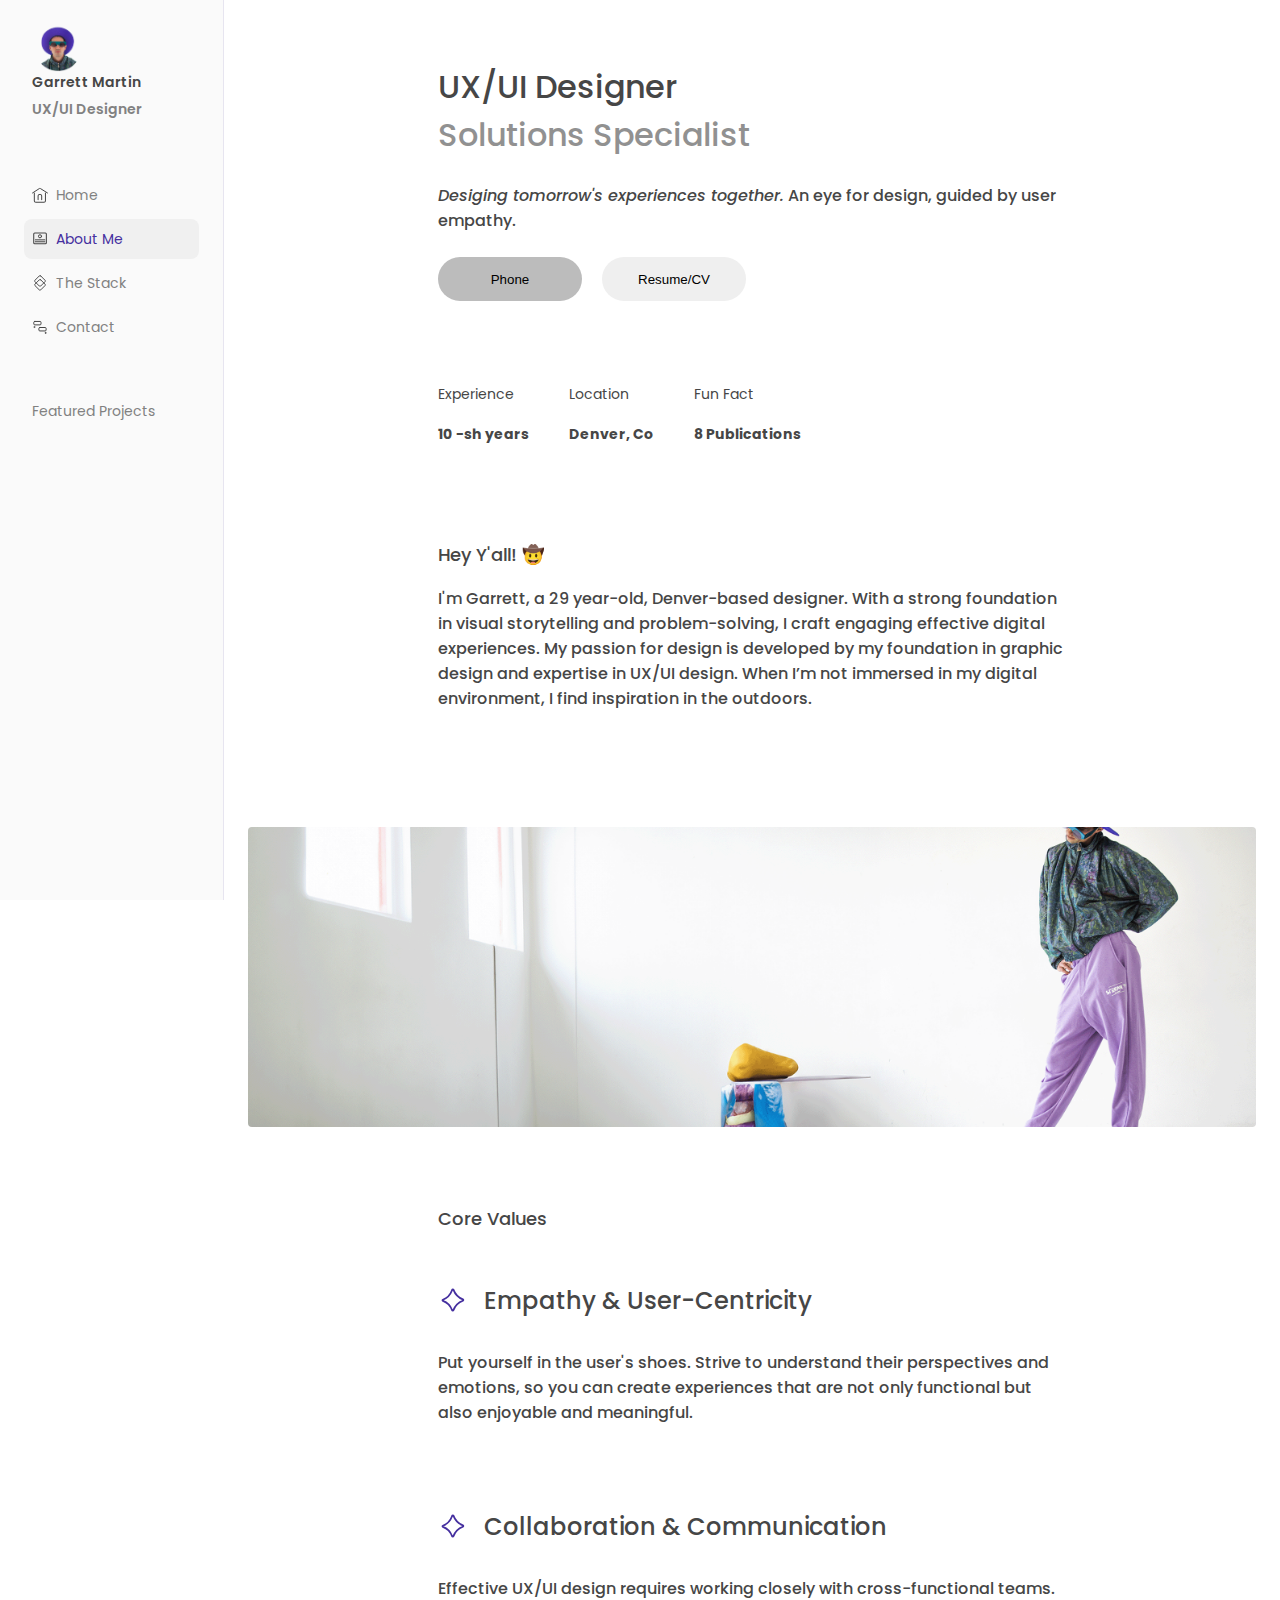
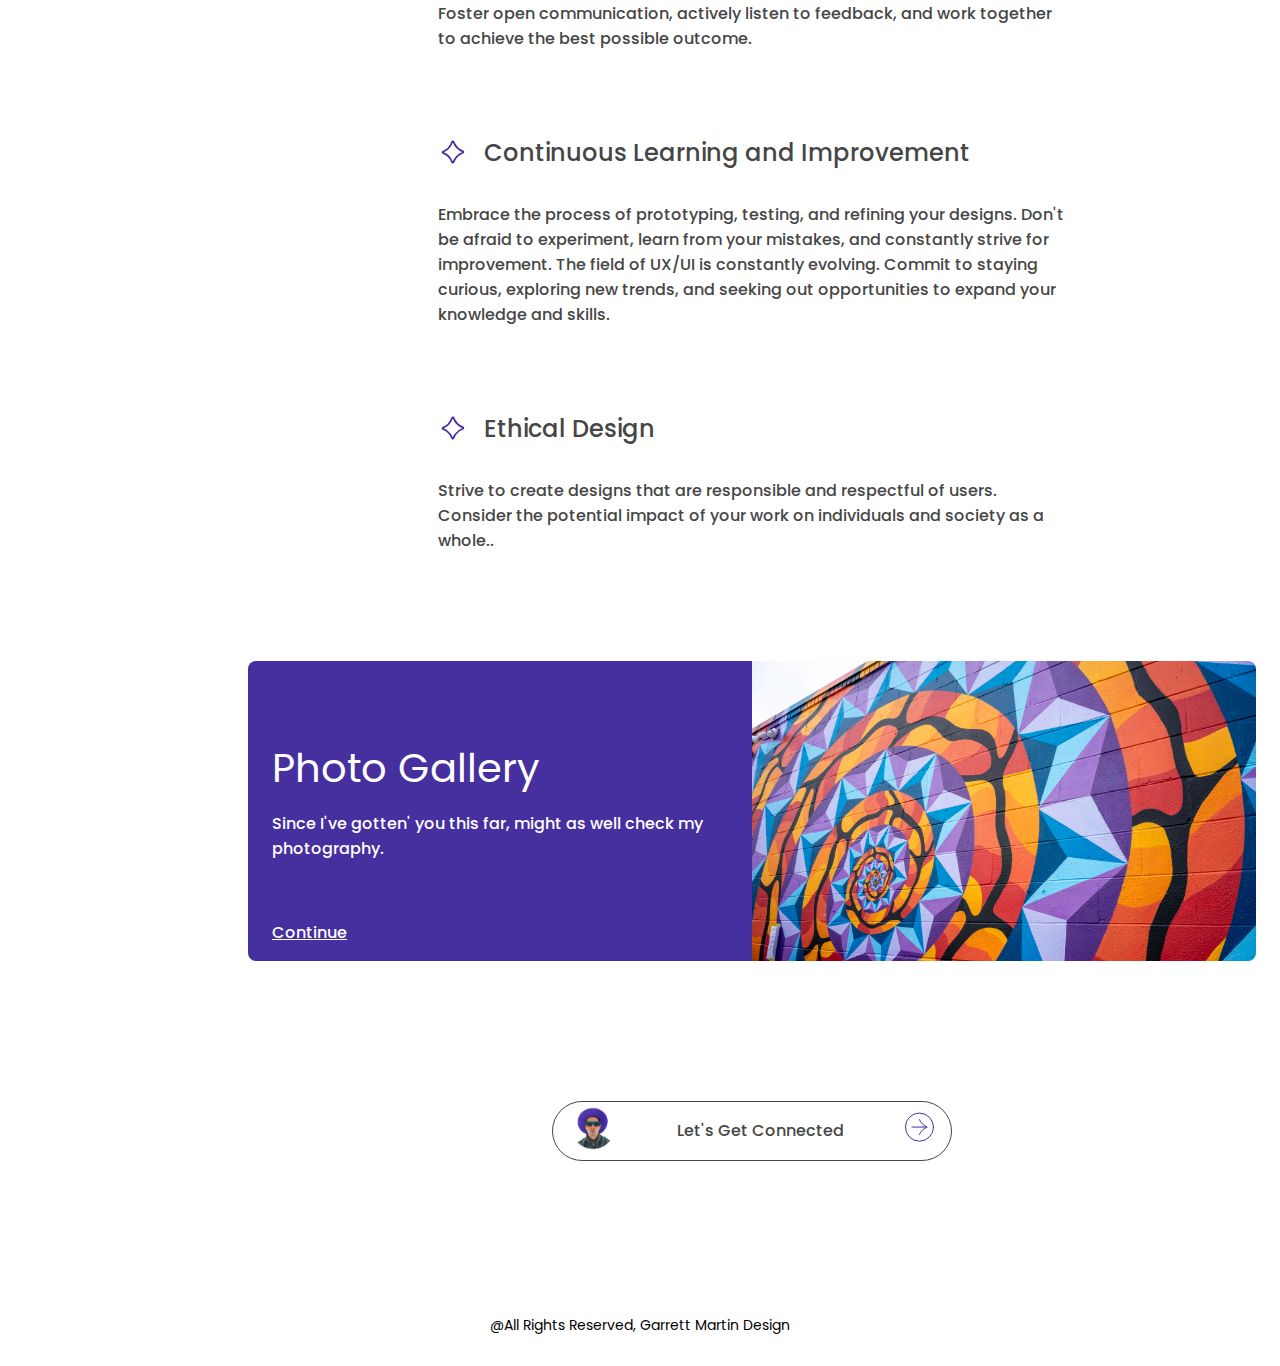
==== commit 48c42fa3: "see if this works" ====
--- a/about.html
+++ b/about.html
@@ -32,7 +32,7 @@
         <div class="navLinks">
             <div class="topLinks">
                 <a href="index.html"><div><span><img src="img/SVG/SVG/homeIcon.svg"  width="16px" alt="home icon" class="icon"></span><h4>Home</h4></div></a>
-                <div id="currentPage"><span><img src="img/SVG/SVG/aboutIcon.svg" width="16px" alt="about icon" class="icon"></span><h4>About Me</h4></div>
+                <a href="about.html"><div id="currentPage"><span><img src="img/SVG/SVG/aboutIcon.svg" width="16px" alt="about icon" class="icon"></span><h4>About Me</h4></div></a>
                 <a href="stack.html"><div><span><img src="img/SVG/SVG/stackIcon.svg" width="16px" alt="stack icon" class="icon"></span><h4>The Stack</h4></div></a>
                 <a href="contact.html"><div><span><img src="img/SVG/SVG/contactIcon.svg" width="16px" alt="contact icon" class="icon"></span><h4>Contact</h4></div></a>
             </div>
@@ -41,9 +41,9 @@
                 <button class="navAccordion"><h4>Featured Projects</h4></button>
                 <div class="navPanel">
                 <ul class="navPanel-contents">
-                    <li><a href="/sierrasrace.html">Sierra's Race</a></li> 
-                    <li><a href="/usda.html">USDA</a></li>
-                    <li><a href="/theSoundRoom.html">The Sound Room</a></li>
+                    <li><a href="sierrasrace.html">Sierra's Race</a></li> 
+                    <li><a href="usda.html">USDA</a></li>
+                    <li><a href="thesoundroom.html">The Sound Room</a></li>
                 </ul>
                 </div>    
             </div>
--- a/css/stylesheet.css
+++ b/css/stylesheet.css
@@ -1130,7 +1130,7 @@
 }
 
 section {
-  padding-bottom: 80px;
+  padding-bottom: 40px;
 }
 
 /*----------------------------------------Media Queries----------------------------------------------*/
